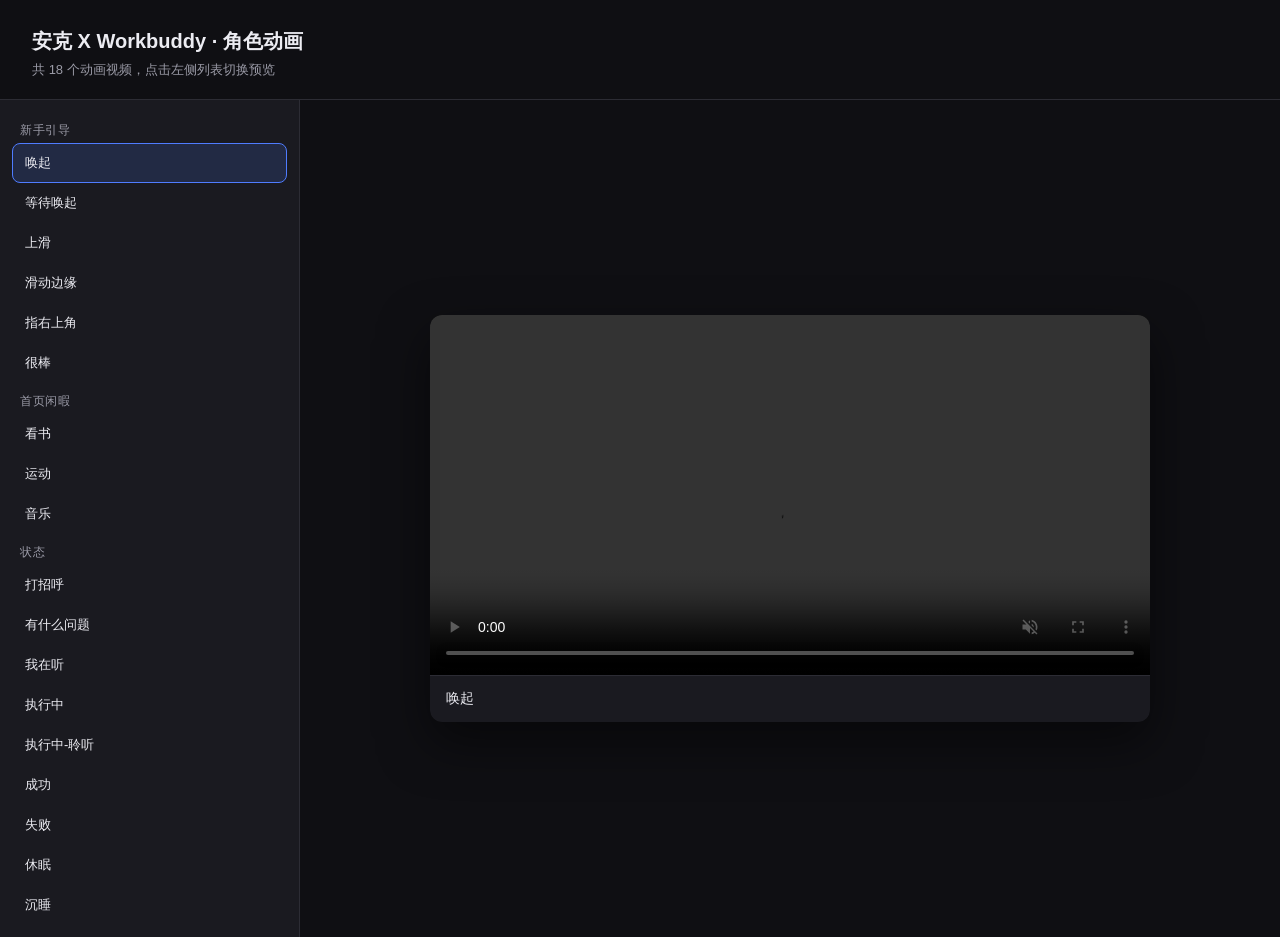
==== ankor-x-workbuddy/index.html @ db365cfd "feat: 新增安克 X Workbuddy 角色动画视频（18个）" ====
<!DOCTYPE html>
<html lang="zh-CN">
<head>
<meta charset="UTF-8" />
<meta name="viewport" content="width=device-width, initial-scale=1.0" />
<title>安克 X Workbuddy · 角色动画</title>
<style>
  :root {
    --bg: #0f0f13;
    --panel: #1a1a20;
    --panel-2: #22222a;
    --border: #2c2c34;
    --text: #ececf2;
    --text-dim: #9a9aa6;
    --accent: #4f7cff;
    --accent-soft: rgba(79, 124, 255, 0.16);
  }
  * { box-sizing: border-box; margin: 0; padding: 0; }
  html, body {
    min-height: 100%;
    background: var(--bg);
    color: var(--text);
    font-family: -apple-system, BlinkMacSystemFont, "PingFang SC", "Segoe UI", "Microsoft YaHei", sans-serif;
  }

  .header {
    padding: 28px 32px 20px;
    border-bottom: 1px solid var(--border);
  }
  .header h1 { font-size: 20px; font-weight: 600; }
  .header p { font-size: 13px; color: var(--text-dim); margin-top: 6px; }

  .layout {
    display: flex;
    min-height: calc(100vh - 90px);
  }

  .sidebar {
    width: 300px;
    min-width: 300px;
    border-right: 1px solid var(--border);
    background: var(--panel);
    padding: 12px;
    overflow-y: auto;
  }

  .group-title {
    font-size: 12px;
    color: var(--text-dim);
    padding: 10px 8px 4px;
    letter-spacing: 0.5px;
  }

  .video-item {
    display: flex;
    align-items: center;
    gap: 10px;
    padding: 10px 12px;
    border-radius: 8px;
    cursor: pointer;
    border: 1px solid transparent;
    transition: background 0.15s, border-color 0.15s;
    user-select: none;
  }
  .video-item:hover { background: var(--panel-2); }
  .video-item.active { background: var(--accent-soft); border-color: var(--accent); }
  .video-item .name { font-size: 13px; word-break: break-all; }

  .stage {
    flex: 1;
    display: flex;
    align-items: center;
    justify-content: center;
    padding: 32px;
  }
  .player {
    width: 100%;
    max-width: 720px;
    background: #000;
    border-radius: 12px;
    overflow: hidden;
    box-shadow: 0 20px 50px rgba(0,0,0,0.5);
  }
  .player video {
    width: 100%;
    display: block;
    max-height: 70vh;
  }
  .player .caption {
    padding: 14px 16px;
    font-size: 14px;
    background: var(--panel);
    border-top: 1px solid var(--border);
  }
  .empty {
    color: var(--text-dim);
    font-size: 14px;
    text-align: center;
    padding: 40px;
  }
</style>
</head>
<body>
  <div class="header">
    <h1>安克 X Workbuddy · 角色动画</h1>
    <p>共 <span id="count">0</span> 个动画视频，点击左侧列表切换预览</p>
  </div>

  <div class="layout">
    <aside class="sidebar" id="sidebar"></aside>
    <main class="stage">
      <div class="player" id="player" style="display:none;">
        <video id="video" controls loop autoplay muted playsinline></video>
        <div class="caption" id="caption"></div>
      </div>
      <div class="empty" id="empty">加载中…</div>
    </main>
  </div>

<script>
  // 视频清单（文件名 + 显示名 + 分组）
  const GROUPS = [
    { title: "新手引导", items: [
      ["新手引导-唤起.mp4", "唤起"],
      ["新手引导-等待唤起.mp4", "等待唤起"],
      ["新手引导-上滑.mp4", "上滑"],
      ["新手引导-滑动边缘.mp4", "滑动边缘"],
      ["新手引导-指右上角.mp4", "指右上角"],
      ["新手引导-很棒.mp4", "很棒"],
    ]},
    { title: "首页闲暇", items: [
      ["首页闲暇-看书.mp4", "看书"],
      ["首页闲暇-运动.mp4", "运动"],
      ["首页闲暇-音乐.mp4", "音乐"],
    ]},
    { title: "状态", items: [
      ["打招呼new.mp4", "打招呼"],
      ["有什么问题.mp4", "有什么问题"],
      ["我在听.mp4", "我在听"],
      ["执行中.mp4", "执行中"],
      ["执行中-聆听.mp4", "执行中-聆听"],
      ["成功.mp4", "成功"],
      ["失败.mp4", "失败"],
      ["休眠.mp4", "休眠"],
      ["沉睡.mp4", "沉睡"],
    ]},
  ];

  const sidebar = document.getElementById('sidebar');
  const videoEl = document.getElementById('video');
  const player = document.getElementById('player');
  const caption = document.getElementById('caption');
  const empty = document.getElementById('empty');
  const countEl = document.getElementById('count');

  let total = 0;

  GROUPS.forEach((g) => {
    const title = document.createElement('div');
    title.className = 'group-title';
    title.textContent = g.title;
    sidebar.appendChild(title);

    g.items.forEach(([file, name]) => {
      total++;
      const item = document.createElement('div');
      item.className = 'video-item';
      const nameEl = document.createElement('span');
      nameEl.className = 'name';
      nameEl.textContent = name;
      item.appendChild(nameEl);
      item.addEventListener('click', () => {
        document.querySelectorAll('.video-item').forEach((el) => el.classList.remove('active'));
        item.classList.add('active');
        play(file, name);
      });
      sidebar.appendChild(item);
    });
  });

  countEl.textContent = total;

  function play(file, name) {
    videoEl.src = file;
    caption.textContent = name;
    player.style.display = 'block';
    empty.style.display = 'none';
    videoEl.play().catch(() => {});
  }

  // 默认播放第一个
  const first = GROUPS[0].items[0];
  if (first) {
    document.querySelector('.video-item').classList.add('active');
    play(first[0], first[1]);
  }
</script>
</body>
</html>
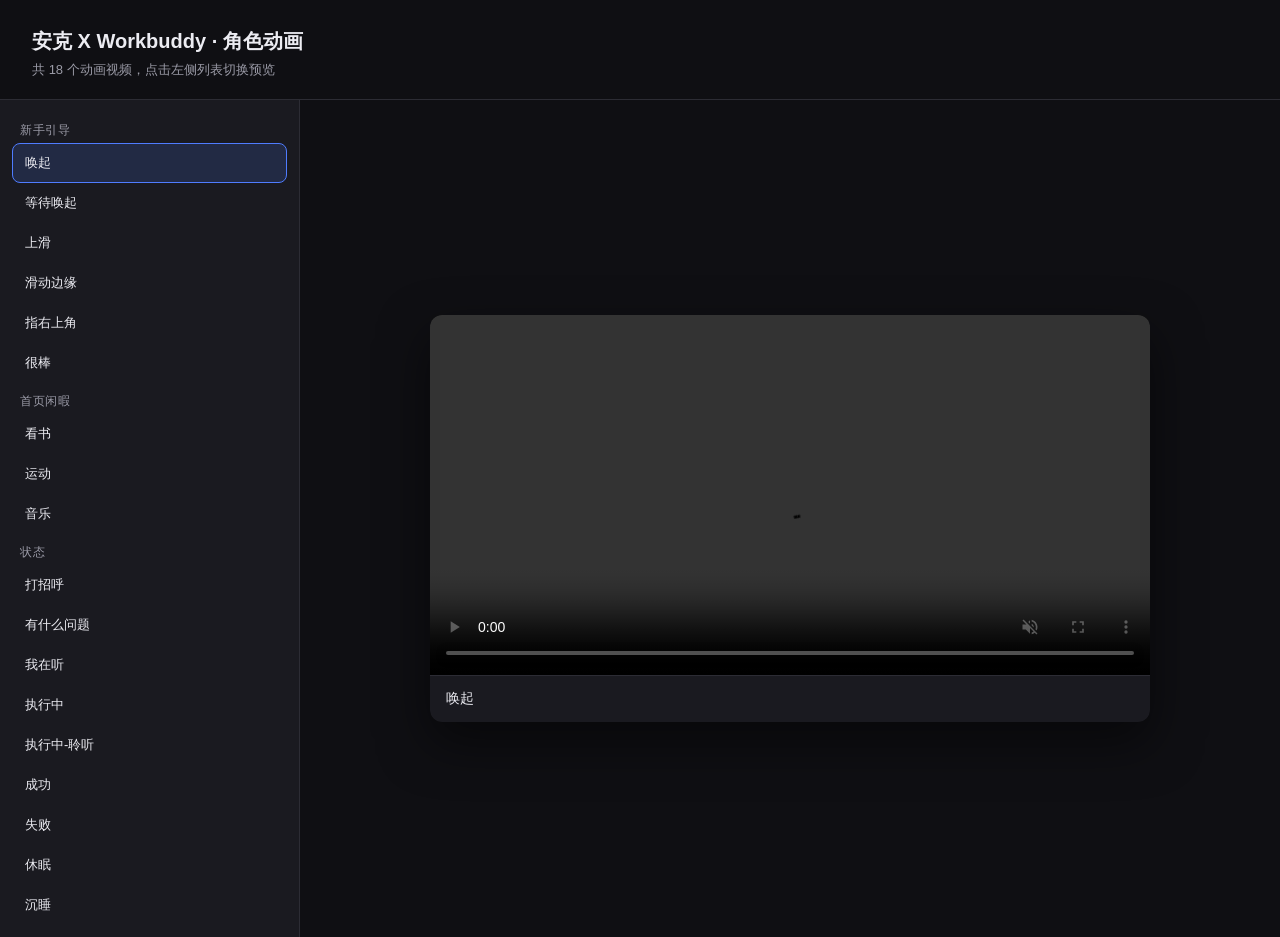
==== commit 4b704632: "fix: 视频文件名改为拼音，修复 GitHub Pages 中文路径 404" ====
--- a/ankor-x-workbuddy/index.html
+++ b/ankor-x-workbuddy/index.html
@@ -121,28 +121,28 @@
   // 视频清单（文件名 + 显示名 + 分组）
   const GROUPS = [
     { title: "新手引导", items: [
-      ["新手引导-唤起.mp4", "唤起"],
-      ["新手引导-等待唤起.mp4", "等待唤起"],
-      ["新手引导-上滑.mp4", "上滑"],
-      ["新手引导-滑动边缘.mp4", "滑动边缘"],
-      ["新手引导-指右上角.mp4", "指右上角"],
-      ["新手引导-很棒.mp4", "很棒"],
+      ["guide-huanqi.mp4", "唤起"],
+      ["guide-daihuan.mp4", "等待唤起"],
+      ["guide-shanghua.mp4", "上滑"],
+      ["guide-huabian.mp4", "滑动边缘"],
+      ["guide-youshang.mp4", "指右上角"],
+      ["guide-bang.mp4", "很棒"],
     ]},
     { title: "首页闲暇", items: [
-      ["首页闲暇-看书.mp4", "看书"],
-      ["首页闲暇-运动.mp4", "运动"],
-      ["首页闲暇-音乐.mp4", "音乐"],
+      ["xianxia-kanshu.mp4", "看书"],
+      ["xianxia-yundong.mp4", "运动"],
+      ["xianxia-yinyue.mp4", "音乐"],
     ]},
     { title: "状态", items: [
-      ["打招呼new.mp4", "打招呼"],
-      ["有什么问题.mp4", "有什么问题"],
-      ["我在听.mp4", "我在听"],
-      ["执行中.mp4", "执行中"],
-      ["执行中-聆听.mp4", "执行中-聆听"],
-      ["成功.mp4", "成功"],
-      ["失败.mp4", "失败"],
-      ["休眠.mp4", "休眠"],
-      ["沉睡.mp4", "沉睡"],
+      ["dazhaohu.mp4", "打招呼"],
+      ["wenti.mp4", "有什么问题"],
+      ["wzaiting.mp4", "我在听"],
+      ["zhixing.mp4", "执行中"],
+      ["zhixing-lingting.mp4", "执行中-聆听"],
+      ["chenggong.mp4", "成功"],
+      ["shibai.mp4", "失败"],
+      ["xiumian.mp4", "休眠"],
+      ["chenshui.mp4", "沉睡"],
     ]},
   ];
 
